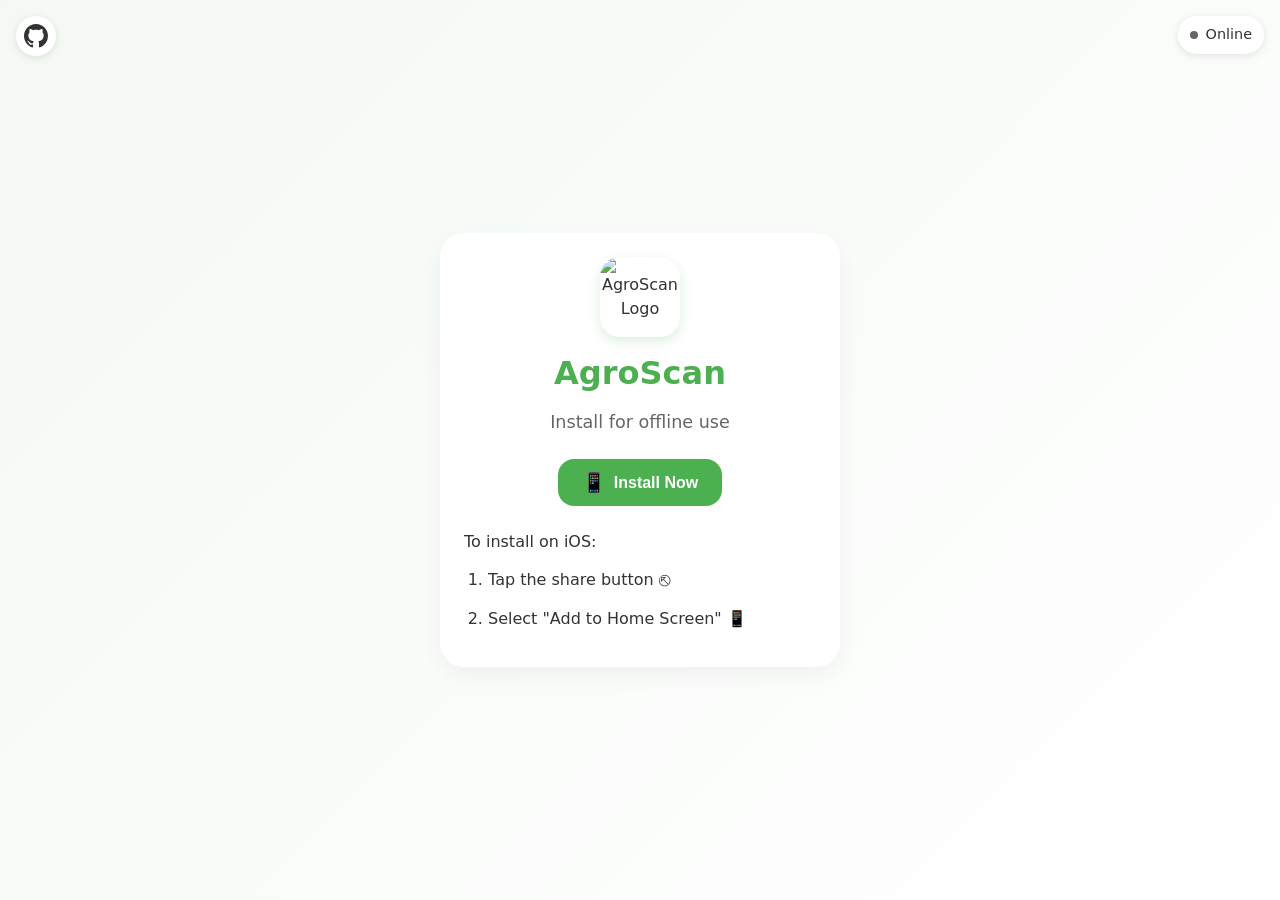
==== docs/index.html @ bcab7016 "Add GitHub link to main page Co-authored-by: scidroid <67038775+scidroid@users.noreply.github.com>" ====
<!DOCTYPE html>
<html lang="en">
  <head>
    <meta charset="UTF-8" />
    <meta name="viewport" content="width=device-width, initial-scale=1.0, viewport-fit=cover" />
    <meta
      name="description"
      content="AgroScan - Offline ML models to detect diseases in substitution crops"
    />
    <meta name="theme-color" content="#4CAF50" />
    <meta name="apple-mobile-web-app-capable" content="yes" />
    <meta name="apple-mobile-web-app-status-bar-style" content="default" />
    <meta name="apple-mobile-web-app-title" content="AgroScan" />
    <meta name="theme-color" content="#4CAF50" media="(prefers-color-scheme: light)" />
    <meta name="theme-color" content="#388E3C" media="(prefers-color-scheme: dark)" />
    <title>AgroScan</title>
    <link rel="manifest" href="/manifest.json" />
    <link rel="icon" href="/favicon.ico" />
    <link rel="apple-touch-icon" href="/android-icon-192x192.png" />
    <link rel="stylesheet" href="index.css" />
  </head>
  <body>
    <div id="networkStatus" class="network-status" role="status" aria-live="polite">
      <span class="network-indicator"></span>
      <span class="network-text">Online</span>
    </div>
    
    <a href="https://github.com/scidroid/AgroScan" target="_blank" rel="noopener noreferrer" class="github-link" aria-label="View on GitHub">
      <svg width="24" height="24" viewBox="0 0 16 16" fill="currentColor" aria-hidden="true">
        <path d="M8 0C3.58 0 0 3.58 0 8c0 3.54 2.29 6.53 5.47 7.59.4.07.55-.17.55-.38 0-.19-.01-.82-.01-1.49-2.01.37-2.53-.49-2.69-.94-.09-.23-.48-.94-.82-1.13-.28-.15-.68-.52-.01-.53.63-.01 1.08.58 1.23.82.72 1.21 1.87.87 2.33.66.07-.52.28-.87.51-1.07-1.78-.2-3.64-.89-3.64-3.95 0-.87.31-1.59.82-2.15-.08-.2-.36-1.02.08-2.12 0 0 .67-.21 2.2.82.64-.18 1.32-.27 2-.27.68 0 1.36.09 2 .27 1.53-1.04 2.2-.82 2.2-.82.44 1.1.16 1.92.08 2.12.51.56.82 1.27.82 2.15 0 3.07-1.87 3.75-3.65 3.95.29.25.54.73.54 1.48 0 1.07-.01 1.93-.01 2.2 0 .21.15.46.55.38A8.013 8.013 0 0016 8c0-4.42-3.58-8-8-8z"></path>
      </svg>
    </a>
    
    <main>
      <div id="welcomeMessage" style="display: none">
        <div class="app-header">
          <img src="/android-icon-192x192.png" alt="AgroScan Logo" class="app-logo" />
          <h1>AgroScan</h1>
          <p class="app-subtitle">Detect plant diseases instantly</p>
        </div>
        
        <div class="models-list">
          <div class="model-card" data-model="cocoa-disease">
            <div class="model-info">
              <h2>Cocoa Disease Detection</h2>
              <p>Detect common diseases in cocoa plants</p>
              <div class="model-status">
                <span class="status-indicator"></span>
                <span class="status-text">Loading...</span>
              </div>
            </div>
            <button class="scan-button" disabled>
              <span class="icon">📸</span>
              Scan Now
            </button>
          </div>
        </div>

        <div class="first-scan-notice">
          <span class="notice-icon">ℹ️</span>
          <p>First scan requires internet connection to download the model. After that, you can use it offline!</p>
        </div>
      </div>

      <div id="installPrompt">
        <div class="app-header">
          <img src="/android-icon-192x192.png" alt="AgroScan Logo" class="app-logo" />
          <h1>AgroScan</h1>
          <p class="app-subtitle">Install for offline use</p>
        </div>

        <div class="install-container">
          <!-- For Android/Desktop -->
          <div id="pwaPrompt">
            <button id="installButton" type="button">
              <span class="icon">📱</span>
              Install Now
            </button>
          </div>

          <!-- For iOS -->
          <div id="iosPrompt">
            <p>To install on iOS:</p>
            <ol>
              <li>Tap the share button <span class="ios-icon">⎋</span></li>
              <li>Select "Add to Home Screen" 📱</li>
            </ol>
          </div>
        </div>
      </div>
    </main>
    <script src="index.js" defer></script>
  </body>
</html>
---- docs/index.css ----
:root {
  /* Colors */
  --color-primary: #4caf50;
  --color-primary-dark: #388e3c;
  --color-primary-light: #81c784;
  --color-white: #ffffff;
  --color-text: #333333;
  --color-text-light: #666666;
  --color-shadow: rgba(76, 175, 80, 0.2);
  --color-background: #f4f9f4;

  /* Safe Area Insets */
  --safe-area-inset-top: env(safe-area-inset-top);
  --safe-area-inset-bottom: env(safe-area-inset-bottom);
  --safe-area-inset-left: env(safe-area-inset-left);
  --safe-area-inset-right: env(safe-area-inset-right);

  /* Spacing */
  --spacing-xs: 4px;
  --spacing-sm: 8px;
  --spacing-md: 16px;
  --spacing-lg: 24px;
  --spacing-xl: 32px;
  --spacing-xxl: 48px;

  /* Border Radius */
  --radius-sm: 4px;
  --radius-md: 8px;
  --radius-lg: 16px;
  --radius-full: 9999px;

  /* Transitions */
  --transition-default: 0.3s ease;
  --transition-bounce: 0.5s cubic-bezier(0.68, -0.55, 0.265, 1.55);
}

*,
*::before,
*::after {
  margin: 0;
  padding: 0;
  box-sizing: border-box;
}

html {
  height: -webkit-fill-available;
  height: 100%;
  background: var(--color-primary);
}

body {
  font-family: system-ui, -apple-system, BlinkMacSystemFont, "Segoe UI", Roboto,
    Oxygen, Ubuntu, Cantarell, "Open Sans", "Helvetica Neue", sans-serif;
  font-size: 16px;
  line-height: 1.5;
  color: var(--color-text);
  min-height: 100vh;
  min-height: -webkit-fill-available;
  height: 100%;
  background: linear-gradient(135deg, var(--color-background), #ffffff);
  -webkit-font-smoothing: antialiased;
  -moz-osx-font-smoothing: grayscale;
  overflow-x: hidden;
  display: flex;
  flex-direction: column;
  padding: var(--safe-area-inset-top) var(--safe-area-inset-right) var(--safe-area-inset-bottom) var(--safe-area-inset-left);
}

/* Layout */
main {
  display: flex;
  flex-direction: column;
  align-items: center;
  justify-content: center;
  flex: 1;
  width: 100%;
  padding: 20px;
  text-align: center;
  position: relative;
  padding-top: max(20px, var(--safe-area-inset-top));
  padding-bottom: max(20px, var(--safe-area-inset-bottom));
}

main::before {
  content: '';
  position: absolute;
  inset: 0;
  background: 
    radial-gradient(circle at 0% 0%, rgba(76, 175, 80, 0.08) 0%, transparent 50%),
    radial-gradient(circle at 100% 100%, rgba(76, 175, 80, 0.08) 0%, transparent 50%);
  z-index: -1;
}

/* Components */
.app-header {
  display: flex;
  flex-direction: column;
  align-items: center;
  gap: 12px;
  margin-bottom: 24px;
}

.app-logo {
  width: 80px;
  height: 80px;
  border-radius: 20px;
  box-shadow: 0 4px 12px var(--color-shadow);
}

.app-header h1 {
  font-size: 2rem;
  color: var(--color-primary);
  margin: 0;
}

.app-subtitle {
  color: var(--color-text-light);
  font-size: 1.1rem;
}

#welcomeMessage {
  background: var(--color-white);
  padding: 24px;
  border-radius: 24px;
  position: relative;
  box-shadow: 0 8px 24px rgba(0, 0, 0, 0.05);
  max-width: 500px;
  width: 90%;
  margin: 0 auto;
}

.models-list {
  margin: 20px 0;
  width: 100%;
}

.model-card {
  background: var(--color-white);
  border: 2px solid rgba(76, 175, 80, 0.1);
  border-radius: 16px;
  padding: 20px;
  transition: all 0.3s ease;
}

.model-card:hover {
  border-color: var(--color-primary);
  transform: translateY(-2px);
}

.model-info {
  text-align: left;
  margin-bottom: 16px;
}

.model-info h2 {
  font-size: 1.25rem;
  color: var(--color-text);
  margin-bottom: 8px;
}

.model-info p {
  color: var(--color-text-light);
  font-size: 0.95rem;
  margin-bottom: 12px;
}

.model-status {
  display: flex;
  align-items: center;
  gap: 8px;
  font-size: 0.9rem;
  color: var(--color-text-light);
}

.status-indicator {
  width: 10px;
  height: 10px;
  border-radius: 50%;
  background: var(--color-text-light);
  position: relative;
}

.model-card[data-status="loading"] .status-indicator {
  animation: pulse 1.5s infinite;
}

.model-card[data-status="ready"] .status-indicator {
  background: var(--color-primary);
}

.model-card[data-status="error"] .status-indicator {
  background: #dc3545;
}

.first-scan-notice {
  margin-top: 20px;
  padding: 16px;
  background: rgba(76, 175, 80, 0.1);
  border-radius: 12px;
  display: flex;
  align-items: center;
  gap: 12px;
  font-size: 0.9rem;
  color: var(--color-text);
}

.notice-icon {
  font-size: 1.2rem;
}

#installPrompt {
  background: var(--color-white);
  padding: 24px;
  border-radius: 24px;
  max-width: 400px;
  width: 90%;
  box-shadow: 0 8px 24px rgba(0, 0, 0, 0.05);
}

.install-container {
  margin-top: 20px;
}

#installButton {
  background: var(--color-primary);
  color: var(--color-white);
  border: none;
  padding: 12px 24px;
  border-radius: 16px;
  font-size: 1rem;
  font-weight: 600;
  cursor: pointer;
  transition: all 0.3s ease;
  display: flex;
  align-items: center;
  gap: 8px;
  margin: 0 auto;
}

#installButton:hover {
  transform: translateY(-2px);
  background: var(--color-primary-dark);
  box-shadow: 0 4px 12px var(--color-shadow);
}

#iosPrompt {
  margin-top: 24px;
  text-align: left;
}

#iosPrompt p {
  margin-bottom: 12px;
  color: var(--color-text);
  font-weight: 500;
}

#iosPrompt ol {
  list-style-position: outside;
  padding-left: 24px;
}

#iosPrompt li {
  margin: 12px 0;
  color: var(--color-text);
}

.ios-icon {
  font-size: 1.2em;
  vertical-align: middle;
}

.scan-button {
  width: 100%;
  padding: 12px;
  border: none;
  border-radius: 12px;
  background: var(--color-primary);
  color: var(--color-white);
  font-size: 1rem;
  font-weight: 600;
  cursor: pointer;
  transition: all 0.3s ease;
  display: flex;
  align-items: center;
  justify-content: center;
  gap: 8px;
}

.scan-button:disabled {
  background: #e0e0e0;
  color: #999;
  cursor: not-allowed;
}

.scan-button:not(:disabled):hover {
  transform: translateY(-2px);
  background: var(--color-primary-dark);
  box-shadow: 0 4px 12px var(--color-shadow);
}

.icon {
  font-size: 1.2em;
}

.network-status {
  position: fixed;
  top: max(env(safe-area-inset-top), 16px);
  right: max(env(safe-area-inset-right), 16px);
  background: var(--color-white);
  padding: 8px 12px;
  border-radius: 20px;
  display: flex;
  align-items: center;
  gap: 8px;
  font-size: 0.9rem;
  box-shadow: 0 2px 8px rgba(0, 0, 0, 0.1);
  transition: all 0.3s ease;
  z-index: 1000;
}

.network-indicator {
  width: 8px;
  height: 8px;
  border-radius: 50%;
  background: var(--color-text-light);
}

.network-status[data-status="online"] .network-indicator {
  background: var(--color-primary);
}

.network-status[data-status="offline"] .network-indicator {
  background: #dc3545;
}

.network-status[data-status="offline"] {
  background: rgba(220, 53, 69, 0.1);
  color: #dc3545;
}

.github-link {
  position: fixed;
  top: max(env(safe-area-inset-top), 16px);
  left: max(env(safe-area-inset-left), 16px);
  background: var(--color-white);
  width: 40px;
  height: 40px;
  border-radius: 50%;
  display: flex;
  align-items: center;
  justify-content: center;
  color: var(--color-text);
  text-decoration: none;
  box-shadow: 0 2px 8px rgba(0, 0, 0, 0.1);
  transition: all 0.3s ease;
  z-index: 1000;
}

.github-link:hover {
  transform: translateY(-2px);
  box-shadow: 0 4px 12px rgba(0, 0, 0, 0.15);
  color: var(--color-primary);
}

.github-link svg {
  width: 24px;
  height: 24px;
}

@keyframes pulse {
  0% { opacity: 1; }
  50% { opacity: 0.5; }
  100% { opacity: 1; }
}

@media (max-width: 480px) {
  .app-logo {
    width: 64px;
    height: 64px;
  }

  .app-header h1 {
    font-size: 1.75rem;
  }

  #welcomeMessage,
  #installPrompt {
    padding: 20px;
    width: 95%;
  }
}
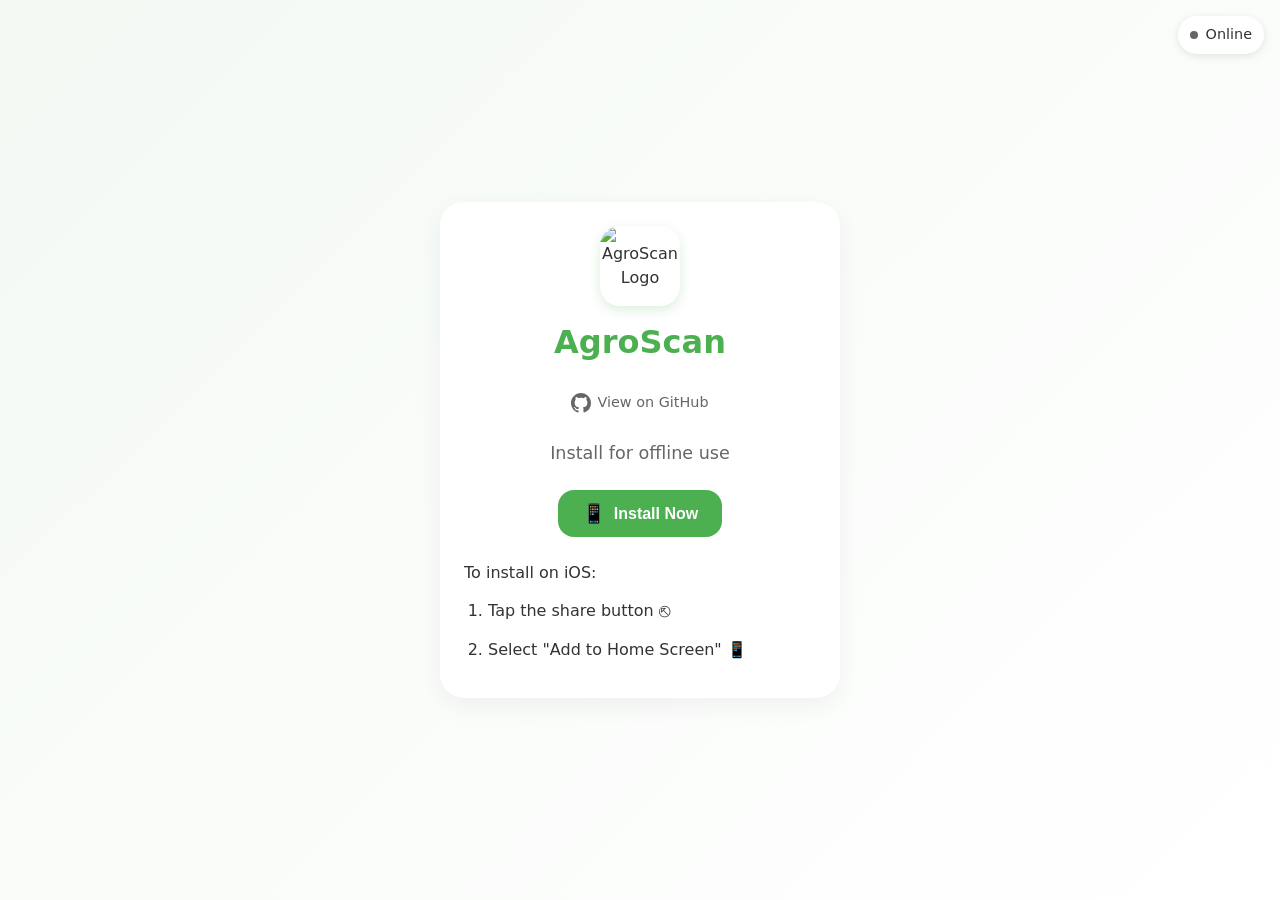
==== commit 5122aed2: "Move GitHub link inside cards below title Co-authored-by: scidroid <67038775+scidroid@users.noreply." ====
--- a/docs/index.html
+++ b/docs/index.html
@@ -25,17 +25,17 @@
       <span class="network-text">Online</span>
     </div>
     
-    <a href="https://github.com/scidroid/AgroScan" target="_blank" rel="noopener noreferrer" class="github-link" aria-label="View on GitHub">
-      <svg width="24" height="24" viewBox="0 0 16 16" fill="currentColor" aria-hidden="true">
-        <path d="M8 0C3.58 0 0 3.58 0 8c0 3.54 2.29 6.53 5.47 7.59.4.07.55-.17.55-.38 0-.19-.01-.82-.01-1.49-2.01.37-2.53-.49-2.69-.94-.09-.23-.48-.94-.82-1.13-.28-.15-.68-.52-.01-.53.63-.01 1.08.58 1.23.82.72 1.21 1.87.87 2.33.66.07-.52.28-.87.51-1.07-1.78-.2-3.64-.89-3.64-3.95 0-.87.31-1.59.82-2.15-.08-.2-.36-1.02.08-2.12 0 0 .67-.21 2.2.82.64-.18 1.32-.27 2-.27.68 0 1.36.09 2 .27 1.53-1.04 2.2-.82 2.2-.82.44 1.1.16 1.92.08 2.12.51.56.82 1.27.82 2.15 0 3.07-1.87 3.75-3.65 3.95.29.25.54.73.54 1.48 0 1.07-.01 1.93-.01 2.2 0 .21.15.46.55.38A8.013 8.013 0 0016 8c0-4.42-3.58-8-8-8z"></path>
-      </svg>
-    </a>
-    
     <main>
       <div id="welcomeMessage" style="display: none">
         <div class="app-header">
           <img src="/android-icon-192x192.png" alt="AgroScan Logo" class="app-logo" />
           <h1>AgroScan</h1>
+          <a href="https://github.com/scidroid/AgroScan" target="_blank" rel="noopener noreferrer" class="github-link" aria-label="View on GitHub">
+            <svg width="20" height="20" viewBox="0 0 24 24" fill="currentColor" aria-hidden="true">
+              <path d="M12 0C5.37 0 0 5.37 0 12c0 5.31 3.435 9.795 8.205 11.385.6.105.825-.255.825-.57 0-.285-.015-1.23-.015-2.235-3.015.555-3.795-.735-4.035-1.41-.135-.345-.72-1.41-1.23-1.695-.42-.225-1.02-.78-.015-.795.945-.015 1.62.87 1.845 1.23 1.08 1.815 2.805 1.305 3.495.99.105-.78.42-1.305.765-1.605-2.67-.3-5.46-1.335-5.46-5.925 0-1.305.465-2.385 1.23-3.225-.12-.3-.54-1.53.12-3.18 0 0 1.005-.315 3.3 1.23.96-.27 1.98-.405 3-.405 1.02 0 2.04.135 3 .405 2.295-1.56 3.3-1.23 3.3-1.23.66 1.65.24 2.88.12 3.18.765.84 1.23 1.905 1.23 3.225 0 4.605-2.805 5.625-5.475 5.925.435.375.81 1.095.81 2.22 0 1.605-.015 2.895-.015 3.3 0 .315.225.69.825.57A12.02 12.02 0 0024 12c0-6.63-5.37-12-12-12z"></path>
+            </svg>
+            <span>View on GitHub</span>
+          </a>
           <p class="app-subtitle">Detect plant diseases instantly</p>
         </div>
         
@@ -66,6 +66,12 @@
         <div class="app-header">
           <img src="/android-icon-192x192.png" alt="AgroScan Logo" class="app-logo" />
           <h1>AgroScan</h1>
+          <a href="https://github.com/scidroid/AgroScan" target="_blank" rel="noopener noreferrer" class="github-link" aria-label="View on GitHub">
+            <svg width="20" height="20" viewBox="0 0 24 24" fill="currentColor" aria-hidden="true">
+              <path d="M12 0C5.37 0 0 5.37 0 12c0 5.31 3.435 9.795 8.205 11.385.6.105.825-.255.825-.57 0-.285-.015-1.23-.015-2.235-3.015.555-3.795-.735-4.035-1.41-.135-.345-.72-1.41-1.23-1.695-.42-.225-1.02-.78-.015-.795.945-.015 1.62.87 1.845 1.23 1.08 1.815 2.805 1.305 3.495.99.105-.78.42-1.305.765-1.605-2.67-.3-5.46-1.335-5.46-5.925 0-1.305.465-2.385 1.23-3.225-.12-.3-.54-1.53.12-3.18 0 0 1.005-.315 3.3 1.23.96-.27 1.98-.405 3-.405 1.02 0 2.04.135 3 .405 2.295-1.56 3.3-1.23 3.3-1.23.66 1.65.24 2.88.12 3.18.765.84 1.23 1.905 1.23 3.225 0 4.605-2.805 5.625-5.475 5.925.435.375.81 1.095.81 2.22 0 1.605-.015 2.895-.015 3.3 0 .315.225.69.825.57A12.02 12.02 0 0024 12c0-6.63-5.37-12-12-12z"></path>
+            </svg>
+            <span>View on GitHub</span>
+          </a>
           <p class="app-subtitle">Install for offline use</p>
         </div>
 
--- a/docs/index.css
+++ b/docs/index.css
@@ -339,32 +339,26 @@
 }
 
 .github-link {
-  position: fixed;
-  top: max(env(safe-area-inset-top), 16px);
-  left: max(env(safe-area-inset-left), 16px);
-  background: var(--color-white);
-  width: 40px;
-  height: 40px;
-  border-radius: 50%;
-  display: flex;
-  align-items: center;
-  justify-content: center;
-  color: var(--color-text);
+  display: inline-flex;
+  align-items: center;
+  gap: 6px;
+  color: var(--color-text-light);
   text-decoration: none;
-  box-shadow: 0 2px 8px rgba(0, 0, 0, 0.1);
-  transition: all 0.3s ease;
-  z-index: 1000;
+  font-size: 0.9rem;
+  transition: all 0.3s ease;
+  padding: 6px 12px;
+  border-radius: 8px;
+  margin: 8px 0;
 }
 
 .github-link:hover {
-  transform: translateY(-2px);
-  box-shadow: 0 4px 12px rgba(0, 0, 0, 0.15);
   color: var(--color-primary);
+  background: rgba(76, 175, 80, 0.1);
 }
 
 .github-link svg {
-  width: 24px;
-  height: 24px;
+  width: 20px;
+  height: 20px;
 }
 
 @keyframes pulse {
